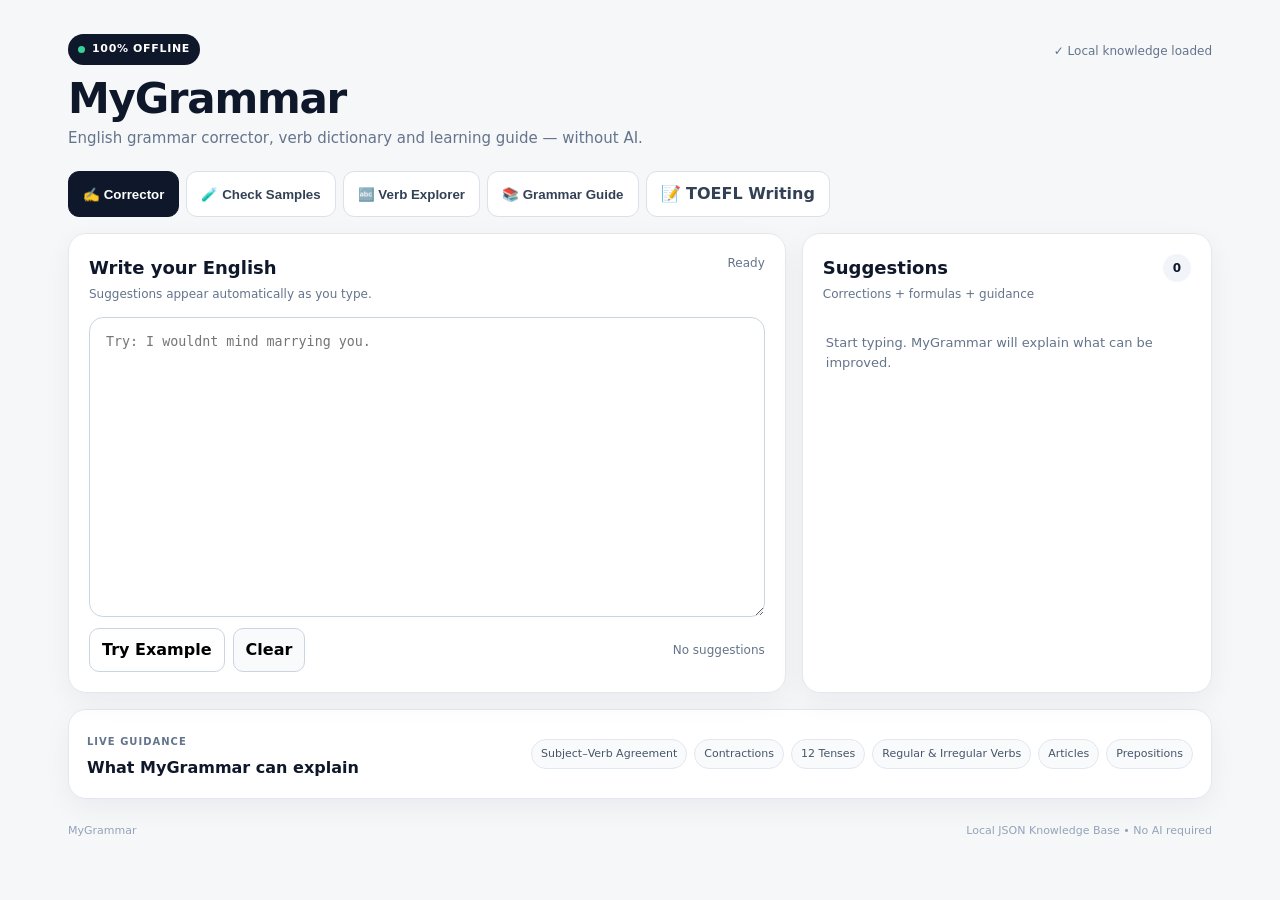
==== index.html @ 265dc456 "Add TOEFL Writing navigation button" ====
<!DOCTYPE html>
<html lang="en">
<head>
<meta charset="UTF-8">
<meta name="viewport" content="width=device-width,initial-scale=1.0">
<meta name="theme-color" content="#0f172a">
<meta name="description" content="Offline English grammar corrector, grammar encyclopedia and verb explorer.">
<link rel="manifest" href="manifest.json">
<title>MyGrammar — Offline English Grammar Toolkit</title>
<link rel="stylesheet" href="style.css">
</head>
<body>
<div class="shell">
  <header class="topbar">
    <div>
      <div class="brand-row"><span class="offline-dot"></span><span>100% OFFLINE</span></div>
      <h1>MyGrammar</h1>
      <p>English grammar corrector, verb dictionary and learning guide — without AI.</p>
    </div>
    <div id="kbStatus" class="kb-status">Loading local knowledge…</div>
  </header>

  <nav class="tabs" aria-label="Main">
    <button class="tab active" data-tab="corrector">✍️ Corrector</button>
    <button class="tab" data-tab="samples">🧪 Check Samples</button>
    <button class="tab" data-tab="verbs">🔤 Verb Explorer</button>
    <button class="tab" data-tab="guide">📚 Grammar Guide</button>
    <a class="tab" href="Toefl.html" style="text-decoration:none">📝 TOEFL Writing</a>
  </nav>

  <section id="tab-corrector" class="tab-panel active">
    <div class="grid-main">
      <section class="card editor-card">
        <div class="panel-title">
          <div><h2>Write your English</h2><p>Suggestions appear automatically as you type.</p></div>
          <span id="liveStatus" class="mini-status">Ready</span>
        </div>
        <textarea id="inputText" spellcheck="true" placeholder="Try: I wouldnt mind marrying you."></textarea>
        <div class="editor-footer">
          <div class="button-row">
            <button id="exampleBtn" class="btn">Try Example</button>
            <button id="clearBtn" class="btn ghost">Clear</button>
          </div>
          <div id="issueSummary" class="issue-summary">No suggestions</div>
        </div>
      </section>

      <aside class="card suggestion-card">
        <div class="panel-title compact">
          <div><h2>Suggestions</h2><p>Corrections + formulas + guidance</p></div>
          <span id="issueCount" class="count-badge">0</span>
        </div>
        <div id="results" class="suggestions">
          <div class="empty-state">Start typing. MyGrammar will explain what can be improved.</div>
        </div>
      </aside>
    </div>

    <div class="card quick-guide">
      <div><span class="eyebrow">LIVE GUIDANCE</span><h3>What MyGrammar can explain</h3></div>
      <div class="guide-chips">
        <span>Subject–Verb Agreement</span><span>Contractions</span><span>12 Tenses</span><span>Regular & Irregular Verbs</span><span>Articles</span><span>Prepositions</span>
      </div>
    </div>
  </section>

  <section id="tab-samples" class="tab-panel">
    <div class="section-heading"><div><span class="eyebrow">PRACTICE</span><h2>Check Sample Sentences</h2><p>Use the built-in examples to test the offline engine.</p></div></div>
    <div id="sampleList" class="sample-list"></div>
  </section>

  <section id="tab-verbs" class="tab-panel">
    <div class="section-heading"><div><span class="eyebrow">DICTIONARY</span><h2>Verb Explorer</h2><p>Search V1, V2 and V3 forms, and learn whether a verb is regular or irregular.</p></div></div>
    <div class="card dictionary-toolbar">
      <input id="verbSearch" class="search" type="search" placeholder="Search verb: go, worked, written…">
      <div class="segmented">
        <button class="verb-filter active" data-filter="all">All</button>
        <button class="verb-filter" data-filter="regular">Regular</button>
        <button class="verb-filter" data-filter="irregular">Irregular</button>
      </div>
    </div>
    <div class="card table-card">
      <div class="table-scroll"><table><thead><tr><th>V1</th><th>V2</th><th>V3</th><th>Type</th><th>Example</th></tr></thead><tbody id="verbTable"></tbody></table></div>
    </div>
  </section>

  <section id="tab-guide" class="tab-panel">
    <div class="section-heading"><div><span class="eyebrow">ENCYCLOPEDIA</span><h2>Grammar Guide</h2><p>Formula, use, signal words and examples — stored locally in JSON.</p></div></div>
    <div id="grammarGrid" class="grammar-grid"></div>
  </section>

  <footer><span>MyGrammar</span><span>Local JSON Knowledge Base • No AI required</span></footer>
</div>
<script src="app.js"></script>
</body>
</html>
---- style.css ----
:root{font-family:Inter,ui-sans-serif,system-ui,-apple-system,BlinkMacSystemFont,"Segoe UI",sans-serif;color:#0f172a;background:#f6f7f9;line-height:1.5}
*{box-sizing:border-box}body{margin:0}.shell{max-width:1180px;margin:0 auto;padding:26px 18px 36px}.topbar{display:flex;justify-content:space-between;gap:20px;align-items:flex-start;padding:8px 0 22px}.brand-row{display:inline-flex;align-items:center;gap:7px;background:#0f172a;color:#fff;font-size:11px;font-weight:800;letter-spacing:.06em;border-radius:999px;padding:7px 10px}.offline-dot{width:7px;height:7px;border-radius:50%;background:#34d399}.topbar h1{font-size:42px;line-height:1;margin:13px 0 7px;letter-spacing:-.03em}.topbar p{margin:0;color:#64748b;font-size:15px}.kb-status{font-size:12px;color:#64748b;padding:8px 0}
.tabs{display:flex;gap:7px;flex-wrap:wrap;margin-bottom:16px}.tab{border:1px solid #dbe1e8;background:#fff;color:#334155;padding:10px 14px;border-radius:11px;font-weight:800;cursor:pointer}.tab:hover{border-color:#94a3b8}.tab.active{background:#0f172a;color:#fff;border-color:#0f172a}
.tab-panel{display:none}.tab-panel.active{display:block}.grid-main{display:grid;grid-template-columns:minmax(0,1.4fr) minmax(340px,.8fr);gap:16px}.card{background:#fff;border:1px solid #e4e8ee;border-radius:18px;box-shadow:0 9px 28px rgba(15,23,42,.05)}.editor-card,.suggestion-card{padding:20px}.panel-title{display:flex;justify-content:space-between;gap:14px;align-items:flex-start}.panel-title h2{font-size:18px;margin:0}.panel-title p{font-size:12px;color:#64748b;margin:4px 0 0}.panel-title.compact{margin-bottom:12px}.mini-status{font-size:12px;color:#64748b;white-space:nowrap}.count-badge{display:grid;place-items:center;min-width:28px;height:28px;padding:0 7px;background:#f1f5f9;border-radius:999px;font-size:12px;font-weight:800}
textarea{display:block;width:100%;min-height:300px;margin-top:14px;resize:vertical;border:1px solid #cbd5e1;border-radius:14px;padding:16px;font:17px/1.65 inherit;color:#0f172a;outline:none;background:#fff}textarea:focus{border-color:#94a3b8;box-shadow:0 0 0 3px rgba(15,23,42,.06)}.editor-footer{display:flex;justify-content:space-between;gap:12px;align-items:center;margin-top:11px}.button-row{display:flex;gap:8px}.btn{border:1px solid #cbd5e1;background:#fff;border-radius:10px;padding:9px 12px;font:inherit;font-weight:800;cursor:pointer}.btn:hover{transform:translateY(-1px)}.btn.ghost{background:#f8fafc}.issue-summary{font-size:12px;color:#64748b}.suggestions{display:grid;gap:10px;max-height:490px;overflow:auto;padding-right:2px}.empty-state{padding:18px 3px;color:#64748b;font-size:13px}.suggestion{border:1px solid #e2e8f0;border-radius:13px;padding:13px;background:#fbfdff}.suggestion-head{display:flex;align-items:center;gap:8px}.severity{font-size:10px;text-transform:uppercase;letter-spacing:.06em;font-weight:900}.severity.error{color:#b91c1c}.severity.warn{color:#a16207}.suggestion h3{font-size:13px;margin:0}.comparison{margin-top:7px;font-size:14px}.wrong{color:#b91c1c;text-decoration:line-through}.correct{color:#166534;font-weight:900}.explanation{font-size:12px;color:#475569;margin-top:7px}.formula-box{margin-top:9px;padding:9px;border-radius:10px;background:#f8fafc;border:1px solid #eef2f7}.formula-label{font-size:9px;letter-spacing:.07em;text-transform:uppercase;font-weight:900;color:#64748b}.formula{font-family:ui-monospace,SFMono-Regular,Menlo,monospace;font-size:12px;margin-top:3px}.suggestion-actions{display:flex;gap:7px;margin-top:10px}.suggestion-actions button{border:1px solid #cbd5e1;background:#fff;border-radius:8px;padding:7px 10px;font-size:11px;font-weight:800;cursor:pointer}.suggestion-actions .apply{background:#0f172a;color:#fff;border-color:#0f172a}
.quick-guide{margin-top:16px;padding:18px;display:flex;justify-content:space-between;gap:20px;align-items:center}.eyebrow{font-size:10px;letter-spacing:.1em;text-transform:uppercase;font-weight:900;color:#64748b}.quick-guide h3{margin:4px 0 0;font-size:16px}.guide-chips{display:flex;flex-wrap:wrap;gap:7px;justify-content:flex-end}.guide-chips span{font-size:11px;border:1px solid #e2e8f0;border-radius:999px;padding:6px 9px;color:#475569;background:#f8fafc}
.section-heading{padding:8px 2px 14px}.section-heading h2{font-size:26px;margin:4px 0}.section-heading p{margin:0;color:#64748b}.sample-list{display:grid;gap:11px}.sample{display:grid;grid-template-columns:1fr auto;gap:14px;align-items:center;padding:16px;background:#fff;border:1px solid #e4e8ee;border-radius:15px}.sample h3{font-size:14px;margin:0 0 5px}.sample p{font-size:13px;color:#475569;margin:0}.sample-bad{font-family:ui-monospace,monospace;color:#b91c1c}.sample-good{font-family:ui-monospace,monospace;color:#166534}.sample button{border:0;background:#0f172a;color:#fff;padding:9px 11px;border-radius:9px;font-weight:800;cursor:pointer}
.dictionary-toolbar{padding:13px;display:flex;gap:10px;justify-content:space-between;align-items:center;margin-bottom:12px}.search{flex:1;min-width:0;border:1px solid #cbd5e1;border-radius:10px;padding:10px 12px;font:inherit;outline:none}.segmented{display:flex;gap:5px}.verb-filter{border:1px solid #dbe1e8;background:#fff;border-radius:9px;padding:8px 10px;font-weight:800;cursor:pointer;font-size:12px}.verb-filter.active{background:#0f172a;color:#fff;border-color:#0f172a}.table-card{overflow:hidden}.table-scroll{overflow:auto}table{width:100%;border-collapse:collapse;font-size:13px}th,td{text-align:left;padding:11px 13px;border-bottom:1px solid #eef2f7;white-space:nowrap}th{font-size:10px;text-transform:uppercase;letter-spacing:.07em;color:#64748b;background:#f8fafc}td.type{font-weight:800}.type.regular{color:#0369a1}.type.irregular{color:#9333ea}
.grammar-grid{display:grid;grid-template-columns:repeat(2,minmax(0,1fr));gap:12px}.grammar-card{padding:16px;background:#fff;border:1px solid #e4e8ee;border-radius:15px}.grammar-card h3{margin:5px 0;font-size:16px}.grammar-formula{font-family:ui-monospace,SFMono-Regular,Menlo,monospace;background:#f8fafc;border:1px solid #eef2f7;border-radius:9px;padding:9px;font-size:12px}.grammar-card p{font-size:12px;color:#475569}.signal-list{display:flex;flex-wrap:wrap;gap:5px}.signal-list span{font-size:10px;border-radius:999px;background:#f1f5f9;padding:4px 7px;color:#475569}footer{display:flex;justify-content:space-between;margin-top:24px;color:#94a3b8;font-size:11px}
@media(max-width:900px){.grid-main{grid-template-columns:1fr}.suggestions{max-height:none}.quick-guide{display:block}.guide-chips{justify-content:flex-start;margin-top:12px}.grammar-grid{grid-template-columns:1fr}}@media(max-width:600px){.shell{padding:18px 12px 30px}.topbar{display:block}.kb-status{padding-top:12px}.topbar h1{font-size:35px}.tabs{overflow:auto;flex-wrap:nowrap}.tab{white-space:nowrap}.editor-footer{display:block}.issue-summary{margin-top:8px}.dictionary-toolbar{display:block}.segmented{margin-top:8px}.sample{grid-template-columns:1fr}.sample button{width:max-content}}
.example-box{margin-top:10px;padding:10px;border:1px solid #eef2f7;border-radius:10px;background:#fff}.example-line{display:flex;gap:8px;align-items:flex-start;padding:5px 0;font-size:12px;color:#334155}.example-label{min-width:62px;font-size:9px;text-transform:uppercase;letter-spacing:.05em;font-weight:900;color:#64748b}
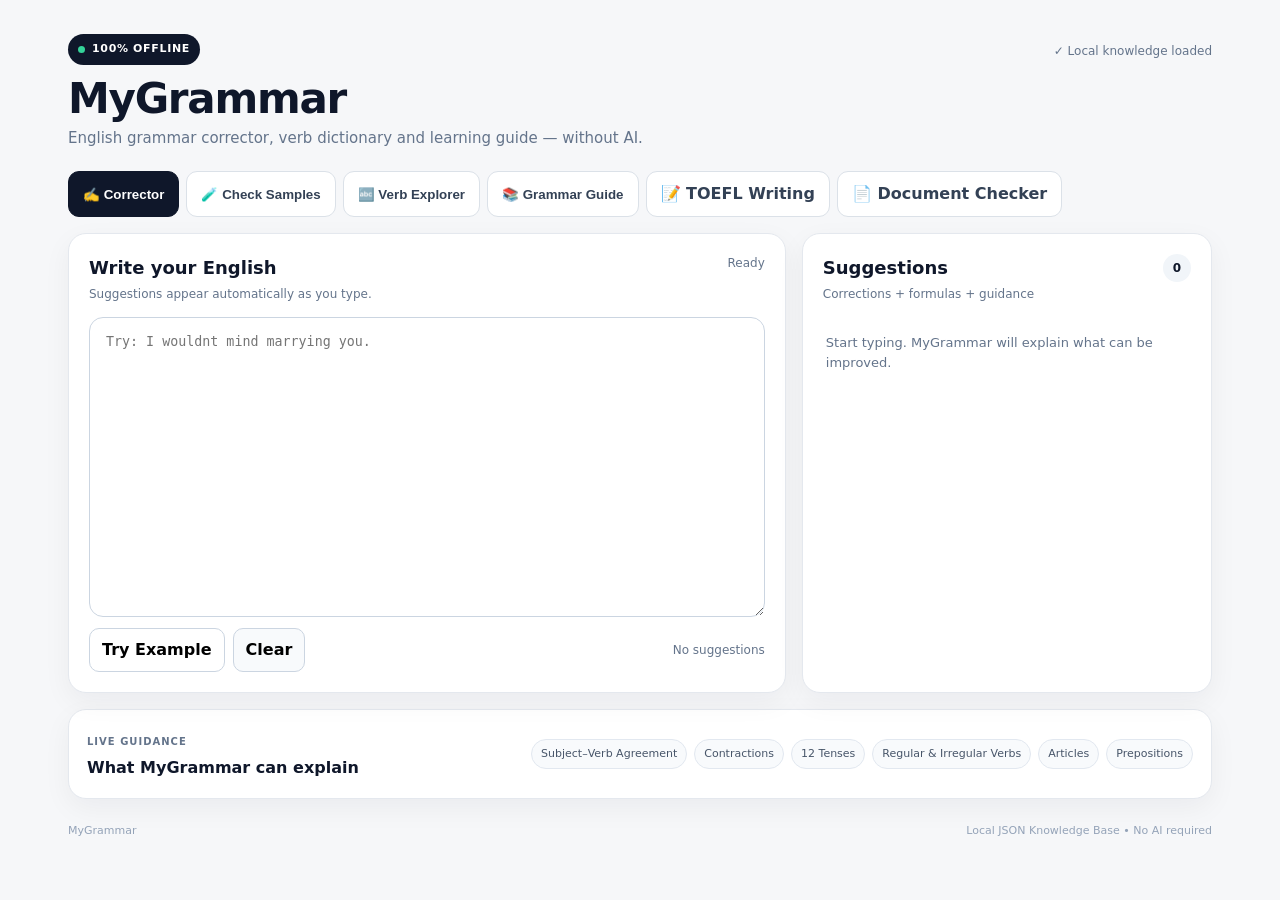
==== commit b31c9f20: "Add Document Checker navigation" ====
--- a/index.html
+++ b/index.html
@@ -26,6 +26,7 @@
     <button class="tab" data-tab="verbs">🔤 Verb Explorer</button>
     <button class="tab" data-tab="guide">📚 Grammar Guide</button>
     <a class="tab" href="Toefl.html" style="text-decoration:none">📝 TOEFL Writing</a>
+    <a class="tab" href="Document.html" style="text-decoration:none">📄 Document Checker</a>
   </nav>
 
   <section id="tab-corrector" class="tab-panel active">
--- a/style.css
+++ b/style.css
@@ -8,4 +8,4 @@
 .dictionary-toolbar{padding:13px;display:flex;gap:10px;justify-content:space-between;align-items:center;margin-bottom:12px}.search{flex:1;min-width:0;border:1px solid #cbd5e1;border-radius:10px;padding:10px 12px;font:inherit;outline:none}.segmented{display:flex;gap:5px}.verb-filter{border:1px solid #dbe1e8;background:#fff;border-radius:9px;padding:8px 10px;font-weight:800;cursor:pointer;font-size:12px}.verb-filter.active{background:#0f172a;color:#fff;border-color:#0f172a}.table-card{overflow:hidden}.table-scroll{overflow:auto}table{width:100%;border-collapse:collapse;font-size:13px}th,td{text-align:left;padding:11px 13px;border-bottom:1px solid #eef2f7;white-space:nowrap}th{font-size:10px;text-transform:uppercase;letter-spacing:.07em;color:#64748b;background:#f8fafc}td.type{font-weight:800}.type.regular{color:#0369a1}.type.irregular{color:#9333ea}
 .grammar-grid{display:grid;grid-template-columns:repeat(2,minmax(0,1fr));gap:12px}.grammar-card{padding:16px;background:#fff;border:1px solid #e4e8ee;border-radius:15px}.grammar-card h3{margin:5px 0;font-size:16px}.grammar-formula{font-family:ui-monospace,SFMono-Regular,Menlo,monospace;background:#f8fafc;border:1px solid #eef2f7;border-radius:9px;padding:9px;font-size:12px}.grammar-card p{font-size:12px;color:#475569}.signal-list{display:flex;flex-wrap:wrap;gap:5px}.signal-list span{font-size:10px;border-radius:999px;background:#f1f5f9;padding:4px 7px;color:#475569}footer{display:flex;justify-content:space-between;margin-top:24px;color:#94a3b8;font-size:11px}
 @media(max-width:900px){.grid-main{grid-template-columns:1fr}.suggestions{max-height:none}.quick-guide{display:block}.guide-chips{justify-content:flex-start;margin-top:12px}.grammar-grid{grid-template-columns:1fr}}@media(max-width:600px){.shell{padding:18px 12px 30px}.topbar{display:block}.kb-status{padding-top:12px}.topbar h1{font-size:35px}.tabs{overflow:auto;flex-wrap:nowrap}.tab{white-space:nowrap}.editor-footer{display:block}.issue-summary{margin-top:8px}.dictionary-toolbar{display:block}.segmented{margin-top:8px}.sample{grid-template-columns:1fr}.sample button{width:max-content}}
-.example-box{margin-top:10px;padding:10px;border:1px solid #eef2f7;border-radius:10px;background:#fff}.example-line{display:flex;gap:8px;align-items:flex-start;padding:5px 0;font-size:12px;color:#334155}.example-label{min-width:62px;font-size:9px;text-transform:uppercase;letter-spacing:.05em;font-weight:900;color:#64748b}+.example-box{margin-top:10px;padding:10px;border:1px solid #eef2f7;border-radius:10px;background:#fff}.example-line{display:flex;gap:8px;align-items:flex-start;padding:5px 0;font-size:12px;color:#334155}.example-label{min-width:62px;font-size:9px;text-transform:uppercase;letter-spacing:.05em;font-weight:900;color:#64748b}.example-line.positive span:last-child{color:#166534}.example-line.negative span:last-child{color:#b91c1c}.example-line.question span:last-child{color:#1d4ed8}.example-line.positive,.example-line.negative,.example-line.question{border-radius:7px;padding:6px 7px;margin-top:2px}.example-line.positive{background:#f0fdf4}.example-line.negative{background:#fef2f2}.example-line.question{background:#eff6ff}.source-note{font-size:10px;color:#64748b;margin-top:6px}
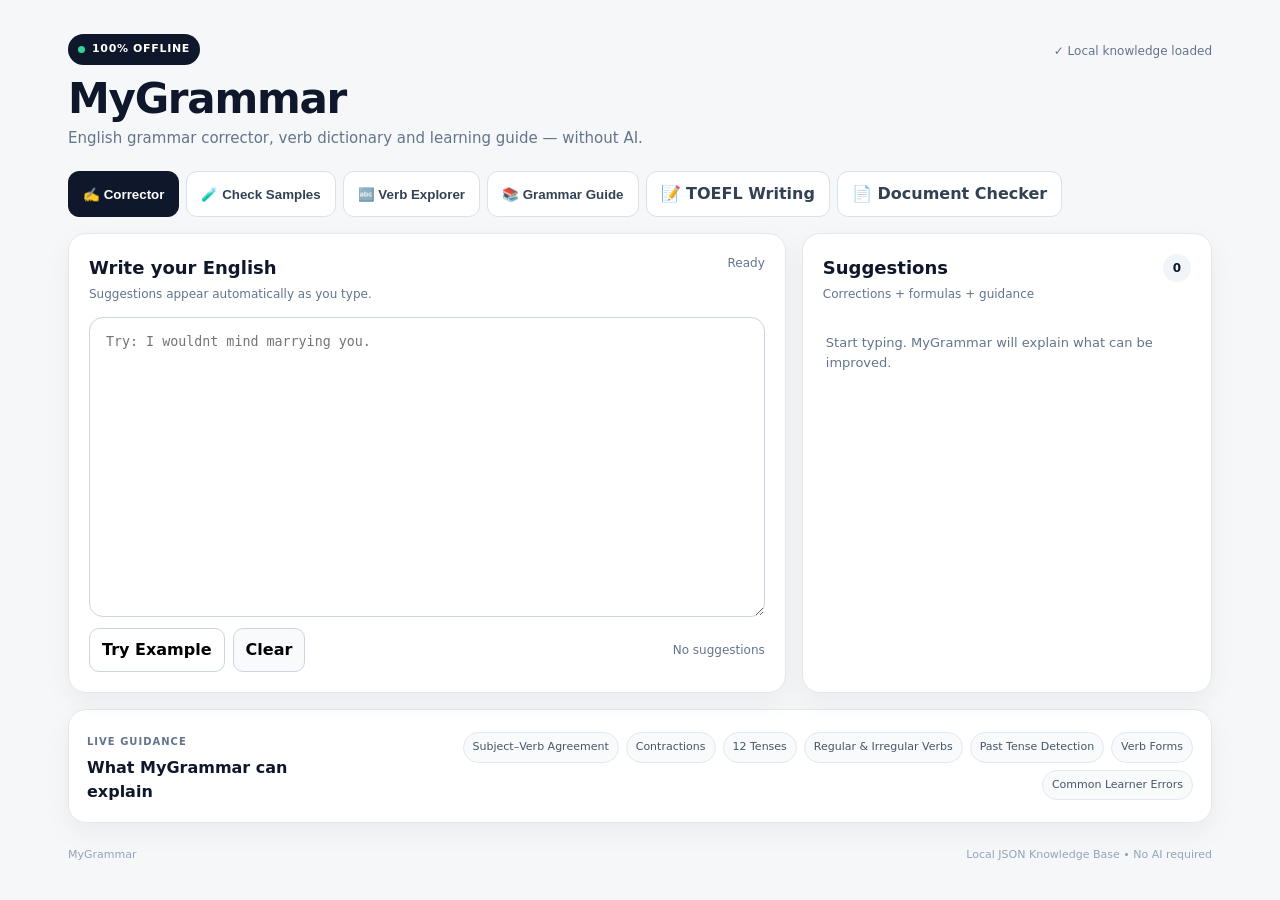
==== commit 64889c1d: "Align Corrector guidance chips with implemented rules" ====
--- a/index.html
+++ b/index.html
@@ -60,7 +60,7 @@
     <div class="card quick-guide">
       <div><span class="eyebrow">LIVE GUIDANCE</span><h3>What MyGrammar can explain</h3></div>
       <div class="guide-chips">
-        <span>Subject–Verb Agreement</span><span>Contractions</span><span>12 Tenses</span><span>Regular & Irregular Verbs</span><span>Articles</span><span>Prepositions</span>
+        <span>Subject–Verb Agreement</span><span>Contractions</span><span>12 Tenses</span><span>Regular & Irregular Verbs</span><span>Past Tense Detection</span><span>Verb Forms</span><span>Common Learner Errors</span>
       </div>
     </div>
   </section>
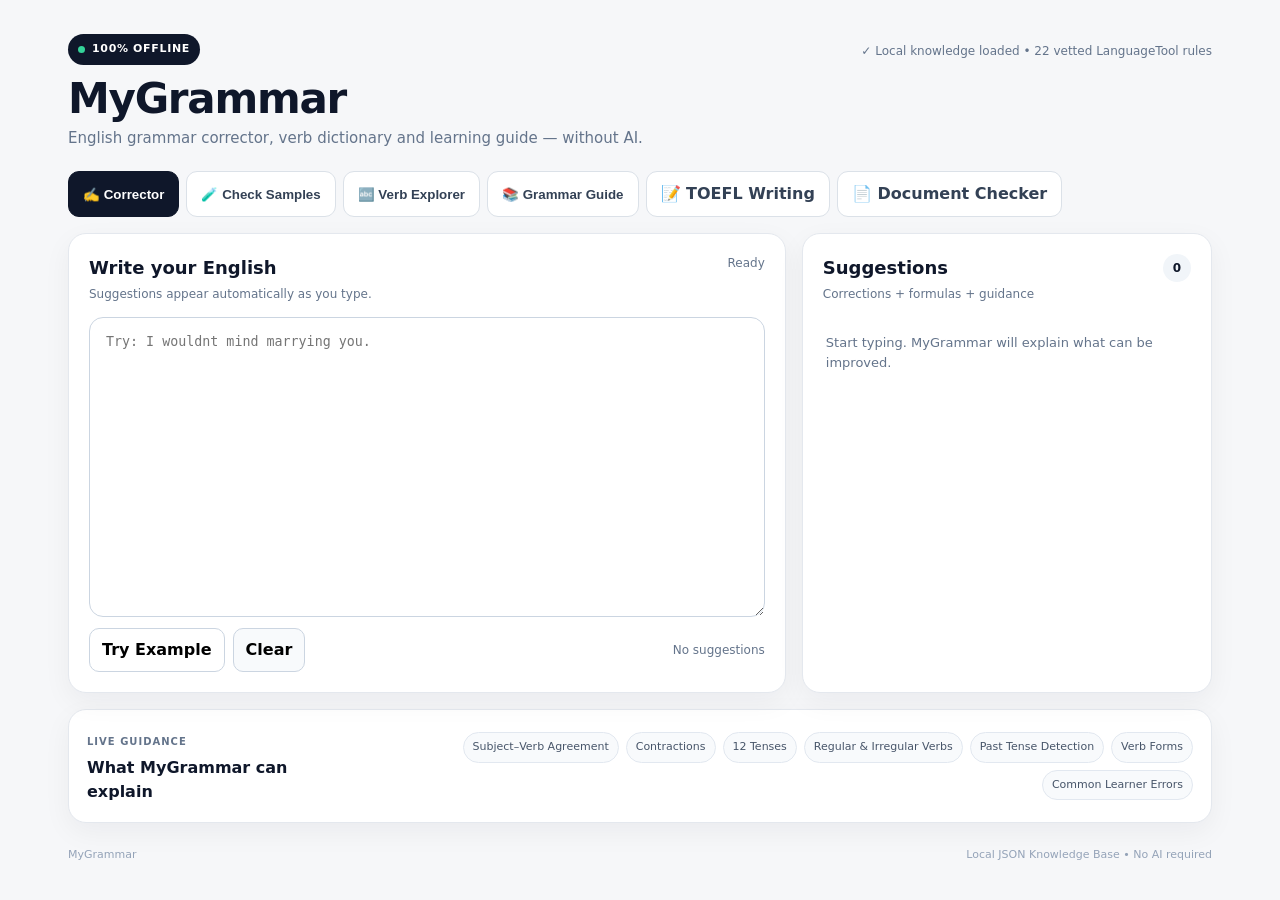
==== commit 59c75dc6: "refactor: load shared grammar engine" ====
--- a/index.html
+++ b/index.html
@@ -92,6 +92,7 @@
 
   <footer><span>MyGrammar</span><span>Local JSON Knowledge Base • No AI required</span></footer>
 </div>
+<script src="grammar-engine.js"></script>
 <script src="app.js"></script>
 </body>
 </html>
--- a/style.css
+++ b/style.css
@@ -8,4 +8,12 @@
 .dictionary-toolbar{padding:13px;display:flex;gap:10px;justify-content:space-between;align-items:center;margin-bottom:12px}.search{flex:1;min-width:0;border:1px solid #cbd5e1;border-radius:10px;padding:10px 12px;font:inherit;outline:none}.segmented{display:flex;gap:5px}.verb-filter{border:1px solid #dbe1e8;background:#fff;border-radius:9px;padding:8px 10px;font-weight:800;cursor:pointer;font-size:12px}.verb-filter.active{background:#0f172a;color:#fff;border-color:#0f172a}.table-card{overflow:hidden}.table-scroll{overflow:auto}table{width:100%;border-collapse:collapse;font-size:13px}th,td{text-align:left;padding:11px 13px;border-bottom:1px solid #eef2f7;white-space:nowrap}th{font-size:10px;text-transform:uppercase;letter-spacing:.07em;color:#64748b;background:#f8fafc}td.type{font-weight:800}.type.regular{color:#0369a1}.type.irregular{color:#9333ea}
 .grammar-grid{display:grid;grid-template-columns:repeat(2,minmax(0,1fr));gap:12px}.grammar-card{padding:16px;background:#fff;border:1px solid #e4e8ee;border-radius:15px}.grammar-card h3{margin:5px 0;font-size:16px}.grammar-formula{font-family:ui-monospace,SFMono-Regular,Menlo,monospace;background:#f8fafc;border:1px solid #eef2f7;border-radius:9px;padding:9px;font-size:12px}.grammar-card p{font-size:12px;color:#475569}.signal-list{display:flex;flex-wrap:wrap;gap:5px}.signal-list span{font-size:10px;border-radius:999px;background:#f1f5f9;padding:4px 7px;color:#475569}footer{display:flex;justify-content:space-between;margin-top:24px;color:#94a3b8;font-size:11px}
 @media(max-width:900px){.grid-main{grid-template-columns:1fr}.suggestions{max-height:none}.quick-guide{display:block}.guide-chips{justify-content:flex-start;margin-top:12px}.grammar-grid{grid-template-columns:1fr}}@media(max-width:600px){.shell{padding:18px 12px 30px}.topbar{display:block}.kb-status{padding-top:12px}.topbar h1{font-size:35px}.tabs{overflow:auto;flex-wrap:nowrap}.tab{white-space:nowrap}.editor-footer{display:block}.issue-summary{margin-top:8px}.dictionary-toolbar{display:block}.segmented{margin-top:8px}.sample{grid-template-columns:1fr}.sample button{width:max-content}}
-.example-box{margin-top:10px;padding:10px;border:1px solid #eef2f7;border-radius:10px;background:#fff}.example-line{display:flex;gap:8px;align-items:flex-start;padding:5px 0;font-size:12px;color:#334155}.example-label{min-width:62px;font-size:9px;text-transform:uppercase;letter-spacing:.05em;font-weight:900;color:#64748b}.example-line.positive span:last-child{color:#166534}.example-line.negative span:last-child{color:#b91c1c}.example-line.question span:last-child{color:#1d4ed8}.example-line.positive,.example-line.negative,.example-line.question{border-radius:7px;padding:6px 7px;margin-top:2px}.example-line.positive{background:#f0fdf4}.example-line.negative{background:#fef2f2}.example-line.question{background:#eff6ff}.source-note{font-size:10px;color:#64748b;margin-top:6px}+.example-box{margin-top:10px;padding:10px;border:1px solid #eef2f7;border-radius:10px;background:#fff}.example-line{display:flex;gap:8px;align-items:flex-start;padding:5px 0;font-size:12px;color:#334155}.example-label{min-width:62px;font-size:9px;text-transform:uppercase;letter-spacing:.05em;font-weight:900;color:#64748b}.example-line.positive span:last-child{color:#166534}.example-line.negative span:last-child{color:#b91c1c}.example-line.question span:last-child{color:#1d4ed8}.example-line.positive,.example-line.negative,.example-line.question{border-radius:7px;padding:6px 7px;margin-top:2px}.example-line.positive{background:#f0fdf4}.example-line.negative{background:#fef2f2}.example-line.question{background:#eff6ff}.source-note{font-size:10px;color:#64748b;margin-top:6px}
+.reasoning-panel{margin-top:10px;border:1px solid #e2e8f0;border-radius:10px;background:#f8fafc;overflow:hidden}
+.reasoning-panel summary{cursor:pointer;padding:9px 10px;font-size:11px;font-weight:900;color:#334155;list-style:none}
+.reasoning-panel summary::-webkit-details-marker{display:none}
+.reasoning-panel summary::after{content:'+';float:right;color:#94a3b8}
+.reasoning-panel[open] summary::after{content:'−'}
+.reasoning-steps{list-style:none;margin:0;padding:0 10px 10px;display:grid;gap:7px}
+.reasoning-steps li{display:flex;gap:8px;align-items:flex-start;font-size:11px;color:#475569;line-height:1.45}
+.reasoning-number{display:grid;place-items:center;flex:0 0 19px;height:19px;border-radius:50%;background:#e2e8f0;color:#334155;font-size:9px;font-weight:900}
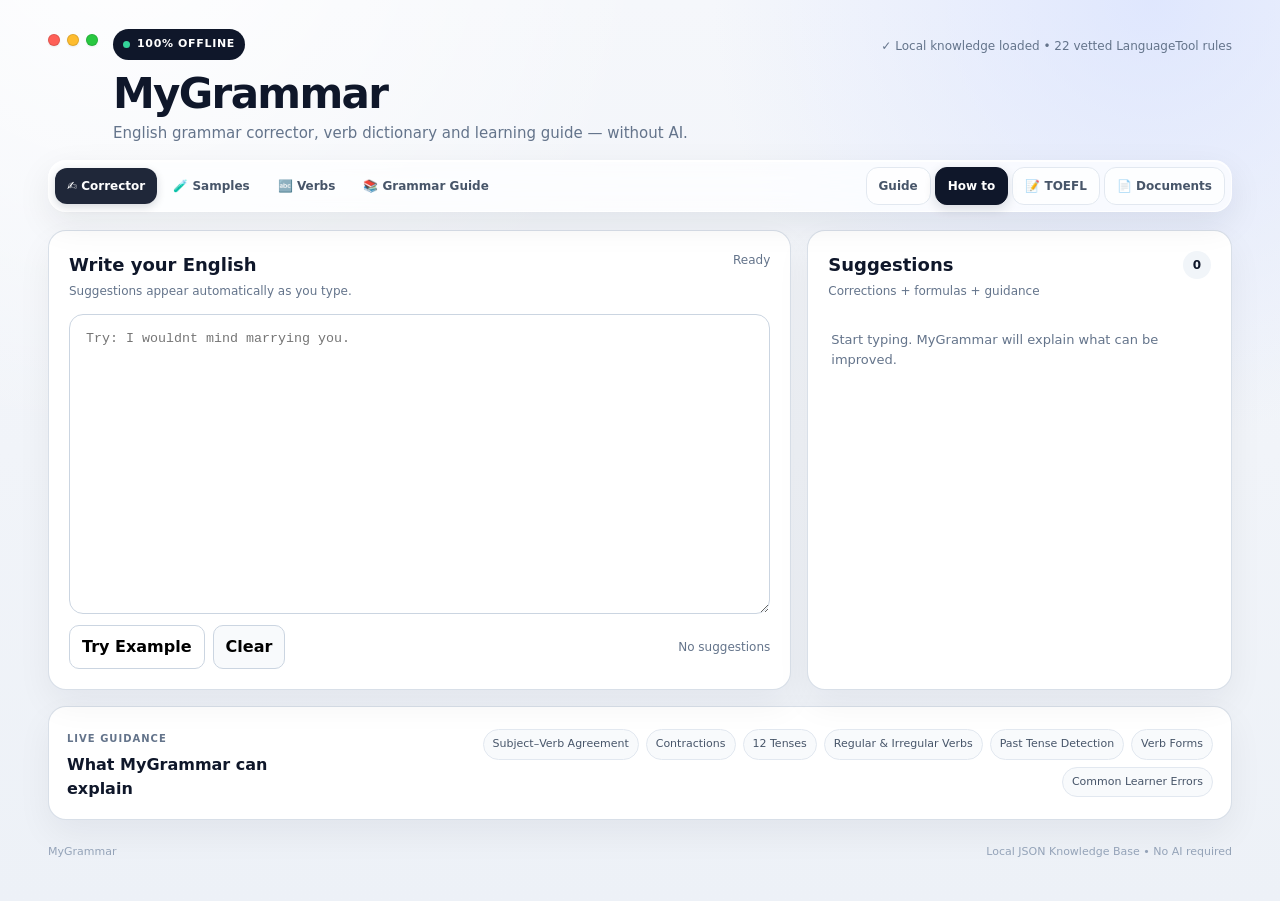
==== commit 980060e8: "feat: add macOS-style landing navigation and how-to modal" ====
--- a/index.html
+++ b/index.html
@@ -12,21 +12,32 @@
 <body>
 <div class="shell">
   <header class="topbar">
-    <div>
-      <div class="brand-row"><span class="offline-dot"></span><span>100% OFFLINE</span></div>
-      <h1>MyGrammar</h1>
-      <p>English grammar corrector, verb dictionary and learning guide — without AI.</p>
+    <div class="mac-window-brand">
+      <div class="traffic-lights" aria-hidden="true">
+        <span class="traffic red"></span><span class="traffic yellow"></span><span class="traffic green"></span>
+      </div>
+      <div class="brand-copy">
+        <div class="brand-row"><span class="offline-dot"></span><span>100% OFFLINE</span></div>
+        <h1>MyGrammar</h1>
+        <p>English grammar corrector, verb dictionary and learning guide — without AI.</p>
+      </div>
     </div>
     <div id="kbStatus" class="kb-status">Loading local knowledge…</div>
   </header>
 
-  <nav class="tabs" aria-label="Main">
-    <button class="tab active" data-tab="corrector">✍️ Corrector</button>
-    <button class="tab" data-tab="samples">🧪 Check Samples</button>
-    <button class="tab" data-tab="verbs">🔤 Verb Explorer</button>
-    <button class="tab" data-tab="guide">📚 Grammar Guide</button>
-    <a class="tab" href="Toefl.html" style="text-decoration:none">📝 TOEFL Writing</a>
-    <a class="tab" href="Document.html" style="text-decoration:none">📄 Document Checker</a>
+  <nav class="topnav" aria-label="Main navigation">
+    <div class="nav-group nav-core">
+      <button class="nav-item active" data-tab="corrector">✍️ <span>Corrector</span></button>
+      <button class="nav-item" data-tab="samples">🧪 <span>Samples</span></button>
+      <button class="nav-item" data-tab="verbs">🔤 <span>Verbs</span></button>
+      <button class="nav-item" data-tab="guide">📚 <span>Grammar Guide</span></button>
+    </div>
+    <div class="nav-group nav-tools">
+      <button class="nav-tool" data-tab="guide">Guide</button>
+      <button class="nav-tool primary" id="howToBtn" type="button">How to</button>
+      <a class="nav-tool" href="Toefl.html">📝 TOEFL</a>
+      <a class="nav-tool" href="Document.html">📄 Documents</a>
+    </div>
   </nav>
 
   <section id="tab-corrector" class="tab-panel active">
@@ -90,6 +101,33 @@
     <div id="grammarGrid" class="grammar-grid"></div>
   </section>
 
+  <div id="howToModal" class="modal-backdrop" hidden>
+    <div class="howto-modal" role="dialog" aria-modal="true" aria-labelledby="howToTitle">
+      <div class="modal-window-bar">
+        <div class="traffic-lights" aria-hidden="true">
+          <span class="traffic red"></span><span class="traffic yellow"></span><span class="traffic green"></span>
+        </div>
+        <button id="closeHowTo" class="modal-close" type="button" aria-label="Close">×</button>
+      </div>
+      <div class="howto-content">
+        <span class="eyebrow">QUICK START</span>
+        <h2 id="howToTitle">How to use MyGrammar</h2>
+        <p class="howto-lead">Write naturally. MyGrammar checks locally and explains the grammar behind each suggestion.</p>
+        <div class="howto-grid">
+          <article><span class="howto-number">1</span><div><h3>Write</h3><p>Type or paste your English in the Corrector.</p></div></article>
+          <article><span class="howto-number">2</span><div><h3>Review</h3><p>Open a suggestion to see the correction, formula, and “Why is this wrong?” reasoning.</p></div></article>
+          <article><span class="howto-number">3</span><div><h3>Explore</h3><p>Use Verbs for V1/V2/V3 and Grammar Guide for the 12 tenses.</p></div></article>
+          <article><span class="howto-number">4</span><div><h3>Practice</h3><p>Try Samples, TOEFL Writing, or the Document Checker to go beyond one sentence.</p></div></article>
+        </div>
+        <div class="howto-note"><span>🔒</span><div><strong>Offline by design</strong><p>Your grammar checks run from the local knowledge base and bundled engine.</p></div></div>
+        <div class="howto-actions">
+          <button id="startCorrectorBtn" class="btn mac-primary" type="button">Start writing</button>
+          <button id="closeHowToSecondary" class="btn" type="button">Close</button>
+        </div>
+      </div>
+    </div>
+  </div>
+
   <footer><span>MyGrammar</span><span>Local JSON Knowledge Base • No AI required</span></footer>
 </div>
 <script src="grammar-engine.js"></script>
--- a/style.css
+++ b/style.css
@@ -1,6 +1,6 @@
-:root{font-family:Inter,ui-sans-serif,system-ui,-apple-system,BlinkMacSystemFont,"Segoe UI",sans-serif;color:#0f172a;background:#f6f7f9;line-height:1.5}
-*{box-sizing:border-box}body{margin:0}.shell{max-width:1180px;margin:0 auto;padding:26px 18px 36px}.topbar{display:flex;justify-content:space-between;gap:20px;align-items:flex-start;padding:8px 0 22px}.brand-row{display:inline-flex;align-items:center;gap:7px;background:#0f172a;color:#fff;font-size:11px;font-weight:800;letter-spacing:.06em;border-radius:999px;padding:7px 10px}.offline-dot{width:7px;height:7px;border-radius:50%;background:#34d399}.topbar h1{font-size:42px;line-height:1;margin:13px 0 7px;letter-spacing:-.03em}.topbar p{margin:0;color:#64748b;font-size:15px}.kb-status{font-size:12px;color:#64748b;padding:8px 0}
-.tabs{display:flex;gap:7px;flex-wrap:wrap;margin-bottom:16px}.tab{border:1px solid #dbe1e8;background:#fff;color:#334155;padding:10px 14px;border-radius:11px;font-weight:800;cursor:pointer}.tab:hover{border-color:#94a3b8}.tab.active{background:#0f172a;color:#fff;border-color:#0f172a}
+:root{font-family:-apple-system,BlinkMacSystemFont,"SF Pro Display","SF Pro Text",Inter,ui-sans-serif,system-ui,"Segoe UI",sans-serif;color:#0f172a;background:#eef1f6;line-height:1.5;color-scheme:light}
+*{box-sizing:border-box}body{margin:0}.shell{max-width:1220px;margin:0 auto;padding:22px 18px 40px}.topbar{display:flex;justify-content:space-between;gap:20px;align-items:flex-start;padding:7px 0 16px}.mac-window-brand{display:flex;gap:15px;align-items:flex-start}.traffic-lights{display:flex;gap:7px;padding-top:5px}.traffic{width:12px;height:12px;border-radius:50%;display:block;box-shadow:inset 0 0 0 1px rgba(0,0,0,.12),0 1px 2px rgba(15,23,42,.08)}.traffic.red{background:#ff5f57}.traffic.yellow{background:#febc2e}.traffic.green{background:#28c840}.brand-copy{min-width:0}.brand-row{display:inline-flex;align-items:center;gap:7px;background:#0f172a;color:#fff;font-size:11px;font-weight:800;letter-spacing:.06em;border-radius:999px;padding:7px 10px}.offline-dot{width:7px;height:7px;border-radius:50%;background:#34d399}.topbar h1{font-size:42px;line-height:1;margin:13px 0 7px;letter-spacing:-.04em}.topbar p{margin:0;color:#64748b;font-size:15px}.kb-status{font-size:12px;color:#64748b;padding:8px 0}
+.tabs{display:none}.topnav{position:sticky;top:12px;z-index:20;display:flex;justify-content:space-between;gap:10px;align-items:center;margin:0 0 18px;padding:6px;border:1px solid rgba(255,255,255,.8);border-radius:18px;background:rgba(255,255,255,.72);backdrop-filter:blur(22px) saturate(170%);-webkit-backdrop-filter:blur(22px) saturate(170%);box-shadow:0 12px 34px rgba(15,23,42,.08),inset 0 1px 0 rgba(255,255,255,.8)}.nav-group{display:flex;gap:4px;align-items:center}.nav-item,.nav-tool{border:0;background:transparent;color:#475569;padding:9px 12px;border-radius:12px;font:inherit;font-size:12px;font-weight:800;cursor:pointer;white-space:nowrap;transition:.18s ease}.nav-item:hover,.nav-tool:hover{background:rgba(241,245,249,.9);color:#0f172a}.nav-item.active{background:rgba(15,23,42,.93);color:#fff;box-shadow:0 3px 9px rgba(15,23,42,.16)}.nav-tool{border:1px solid #e2e8f0;background:rgba(255,255,255,.72);text-decoration:none}.nav-tool.primary{background:#0f172a;color:#fff;border-color:#0f172a;box-shadow:0 4px 12px rgba(15,23,42,.14)}
 .tab-panel{display:none}.tab-panel.active{display:block}.grid-main{display:grid;grid-template-columns:minmax(0,1.4fr) minmax(340px,.8fr);gap:16px}.card{background:#fff;border:1px solid #e4e8ee;border-radius:18px;box-shadow:0 9px 28px rgba(15,23,42,.05)}.editor-card,.suggestion-card{padding:20px}.panel-title{display:flex;justify-content:space-between;gap:14px;align-items:flex-start}.panel-title h2{font-size:18px;margin:0}.panel-title p{font-size:12px;color:#64748b;margin:4px 0 0}.panel-title.compact{margin-bottom:12px}.mini-status{font-size:12px;color:#64748b;white-space:nowrap}.count-badge{display:grid;place-items:center;min-width:28px;height:28px;padding:0 7px;background:#f1f5f9;border-radius:999px;font-size:12px;font-weight:800}
 textarea{display:block;width:100%;min-height:300px;margin-top:14px;resize:vertical;border:1px solid #cbd5e1;border-radius:14px;padding:16px;font:17px/1.65 inherit;color:#0f172a;outline:none;background:#fff}textarea:focus{border-color:#94a3b8;box-shadow:0 0 0 3px rgba(15,23,42,.06)}.editor-footer{display:flex;justify-content:space-between;gap:12px;align-items:center;margin-top:11px}.button-row{display:flex;gap:8px}.btn{border:1px solid #cbd5e1;background:#fff;border-radius:10px;padding:9px 12px;font:inherit;font-weight:800;cursor:pointer}.btn:hover{transform:translateY(-1px)}.btn.ghost{background:#f8fafc}.issue-summary{font-size:12px;color:#64748b}.suggestions{display:grid;gap:10px;max-height:490px;overflow:auto;padding-right:2px}.empty-state{padding:18px 3px;color:#64748b;font-size:13px}.suggestion{border:1px solid #e2e8f0;border-radius:13px;padding:13px;background:#fbfdff}.suggestion-head{display:flex;align-items:center;gap:8px}.severity{font-size:10px;text-transform:uppercase;letter-spacing:.06em;font-weight:900}.severity.error{color:#b91c1c}.severity.warn{color:#a16207}.suggestion h3{font-size:13px;margin:0}.comparison{margin-top:7px;font-size:14px}.wrong{color:#b91c1c;text-decoration:line-through}.correct{color:#166534;font-weight:900}.explanation{font-size:12px;color:#475569;margin-top:7px}.formula-box{margin-top:9px;padding:9px;border-radius:10px;background:#f8fafc;border:1px solid #eef2f7}.formula-label{font-size:9px;letter-spacing:.07em;text-transform:uppercase;font-weight:900;color:#64748b}.formula{font-family:ui-monospace,SFMono-Regular,Menlo,monospace;font-size:12px;margin-top:3px}.suggestion-actions{display:flex;gap:7px;margin-top:10px}.suggestion-actions button{border:1px solid #cbd5e1;background:#fff;border-radius:8px;padding:7px 10px;font-size:11px;font-weight:800;cursor:pointer}.suggestion-actions .apply{background:#0f172a;color:#fff;border-color:#0f172a}
 .quick-guide{margin-top:16px;padding:18px;display:flex;justify-content:space-between;gap:20px;align-items:center}.eyebrow{font-size:10px;letter-spacing:.1em;text-transform:uppercase;font-weight:900;color:#64748b}.quick-guide h3{margin:4px 0 0;font-size:16px}.guide-chips{display:flex;flex-wrap:wrap;gap:7px;justify-content:flex-end}.guide-chips span{font-size:11px;border:1px solid #e2e8f0;border-radius:999px;padding:6px 9px;color:#475569;background:#f8fafc}
@@ -17,3 +17,31 @@
 .reasoning-steps{list-style:none;margin:0;padding:0 10px 10px;display:grid;gap:7px}
 .reasoning-steps li{display:flex;gap:8px;align-items:flex-start;font-size:11px;color:#475569;line-height:1.45}
 .reasoning-number{display:grid;place-items:center;flex:0 0 19px;height:19px;border-radius:50%;background:#e2e8f0;color:#334155;font-size:9px;font-weight:900}
+
+body{background:
+  radial-gradient(circle at 10% -10%,rgba(255,255,255,.95),transparent 35%),
+  radial-gradient(circle at 90% 0%,rgba(214,224,255,.7),transparent 30%),
+  linear-gradient(180deg,#f5f7fb 0%,#edf1f7 100%);
+}
+.card,.sample,.grammar-card{box-shadow:0 14px 35px rgba(15,23,42,.055),inset 0 1px 0 rgba(255,255,255,.8)}
+.card{border-color:rgba(203,213,225,.75)}
+textarea,.search{background:rgba(255,255,255,.9)}
+.mac-primary{background:#0f172a!important;color:#fff;border-color:#0f172a!important;box-shadow:0 7px 15px rgba(15,23,42,.15)}
+.modal-backdrop{position:fixed;inset:0;z-index:100;display:grid;place-items:center;padding:20px;background:rgba(15,23,42,.28);backdrop-filter:blur(12px);-webkit-backdrop-filter:blur(12px)}
+.modal-backdrop[hidden]{display:none}
+.howto-modal{width:min(680px,100%);overflow:hidden;border:1px solid rgba(255,255,255,.8);border-radius:22px;background:rgba(249,250,252,.96);box-shadow:0 30px 80px rgba(15,23,42,.22),0 4px 20px rgba(15,23,42,.12)}
+.modal-window-bar{display:flex;justify-content:space-between;align-items:center;padding:11px 14px;border-bottom:1px solid rgba(226,232,240,.9);background:rgba(255,255,255,.7)}
+.modal-close{width:28px;height:28px;border:0;border-radius:50%;background:#eef2f6;color:#475569;font-size:20px;line-height:1;cursor:pointer}
+.modal-close:hover{background:#e2e8f0;color:#0f172a}
+.howto-content{padding:24px}
+.howto-content h2{font-size:30px;line-height:1.1;letter-spacing:-.03em;margin:6px 0 7px}
+.howto-lead{margin:0;color:#64748b;font-size:14px;max-width:560px}
+.howto-grid{display:grid;grid-template-columns:1fr 1fr;gap:11px;margin-top:20px}
+.howto-grid article{display:flex;gap:11px;padding:14px;border:1px solid #e2e8f0;border-radius:15px;background:rgba(255,255,255,.72)}
+.howto-grid h3{margin:1px 0 3px;font-size:13px}.howto-grid p{margin:0;font-size:11px;line-height:1.5;color:#64748b}
+.howto-number{display:grid;place-items:center;flex:0 0 28px;height:28px;border-radius:9px;background:#0f172a;color:#fff;font-size:12px;font-weight:900}
+.howto-note{display:flex;gap:10px;margin-top:14px;padding:13px 14px;border-radius:14px;background:#eef2ff;border:1px solid #dbeafe;color:#334155}
+.howto-note span{font-size:18px}.howto-note strong{font-size:12px}.howto-note p{margin:2px 0 0;font-size:11px;color:#64748b}
+.howto-actions{display:flex;justify-content:flex-end;gap:8px;margin-top:18px}
+@media(max-width:760px){.topnav{overflow:auto;justify-content:flex-start}.nav-tools{margin-left:auto}.nav-item span{display:none}.howto-grid{grid-template-columns:1fr}.howto-content{padding:20px}.howto-content h2{font-size:26px}}
+@media(max-width:600px){.shell{padding:16px 10px 28px}.mac-window-brand{gap:10px}.traffic-lights{display:none}.topbar h1{font-size:34px}.topnav{top:8px;border-radius:15px}.nav-tool{padding:9px 10px}.kb-status{font-size:11px}}
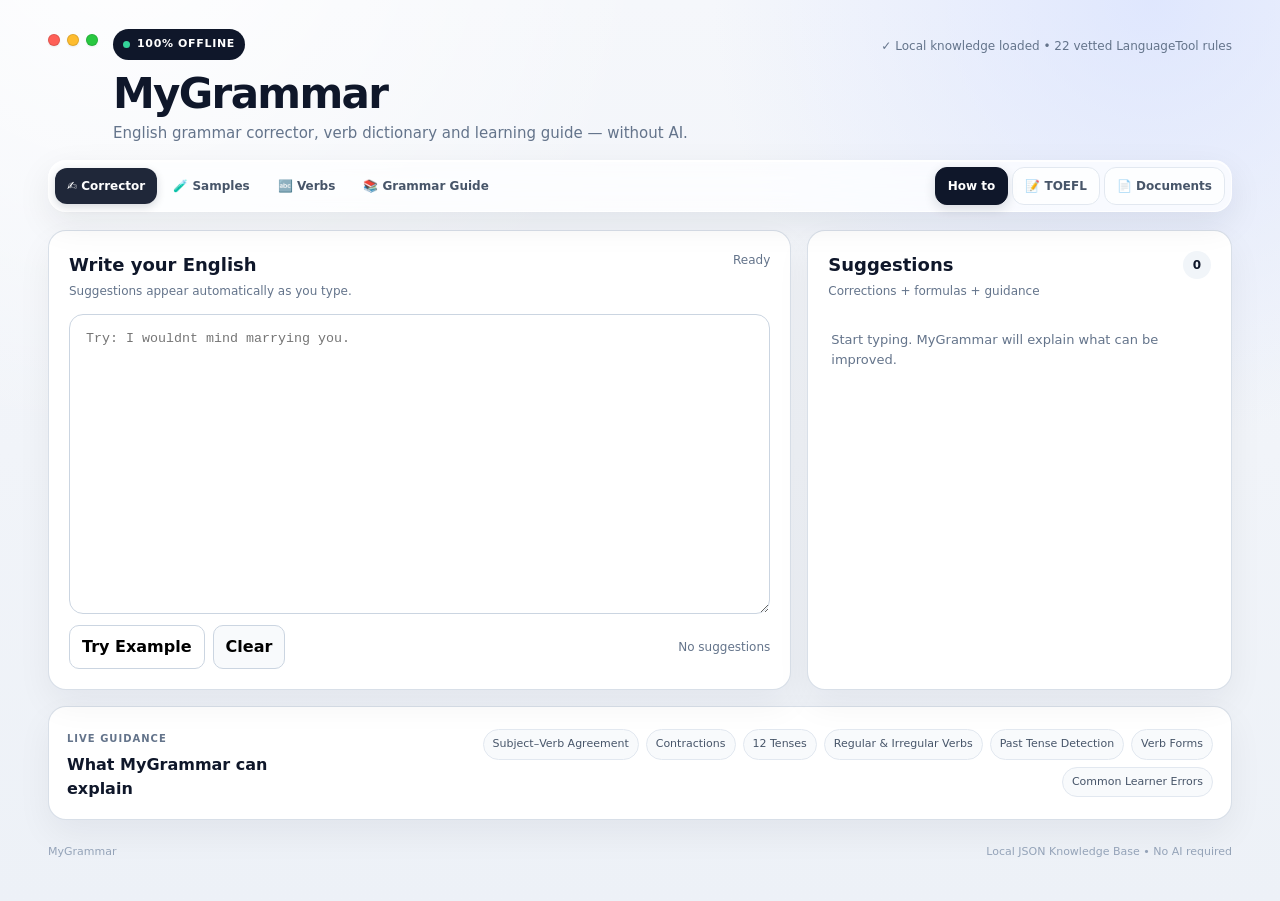
==== commit c042bd77: "refactor: remove redundant guide nav button" ====
--- a/index.html
+++ b/index.html
@@ -33,7 +33,6 @@
       <button class="nav-item" data-tab="guide">📚 <span>Grammar Guide</span></button>
     </div>
     <div class="nav-group nav-tools">
-      <button class="nav-tool" data-tab="guide">Guide</button>
       <button class="nav-tool primary" id="howToBtn" type="button">How to</button>
       <a class="nav-tool" href="Toefl.html">📝 TOEFL</a>
       <a class="nav-tool" href="Document.html">📄 Documents</a>
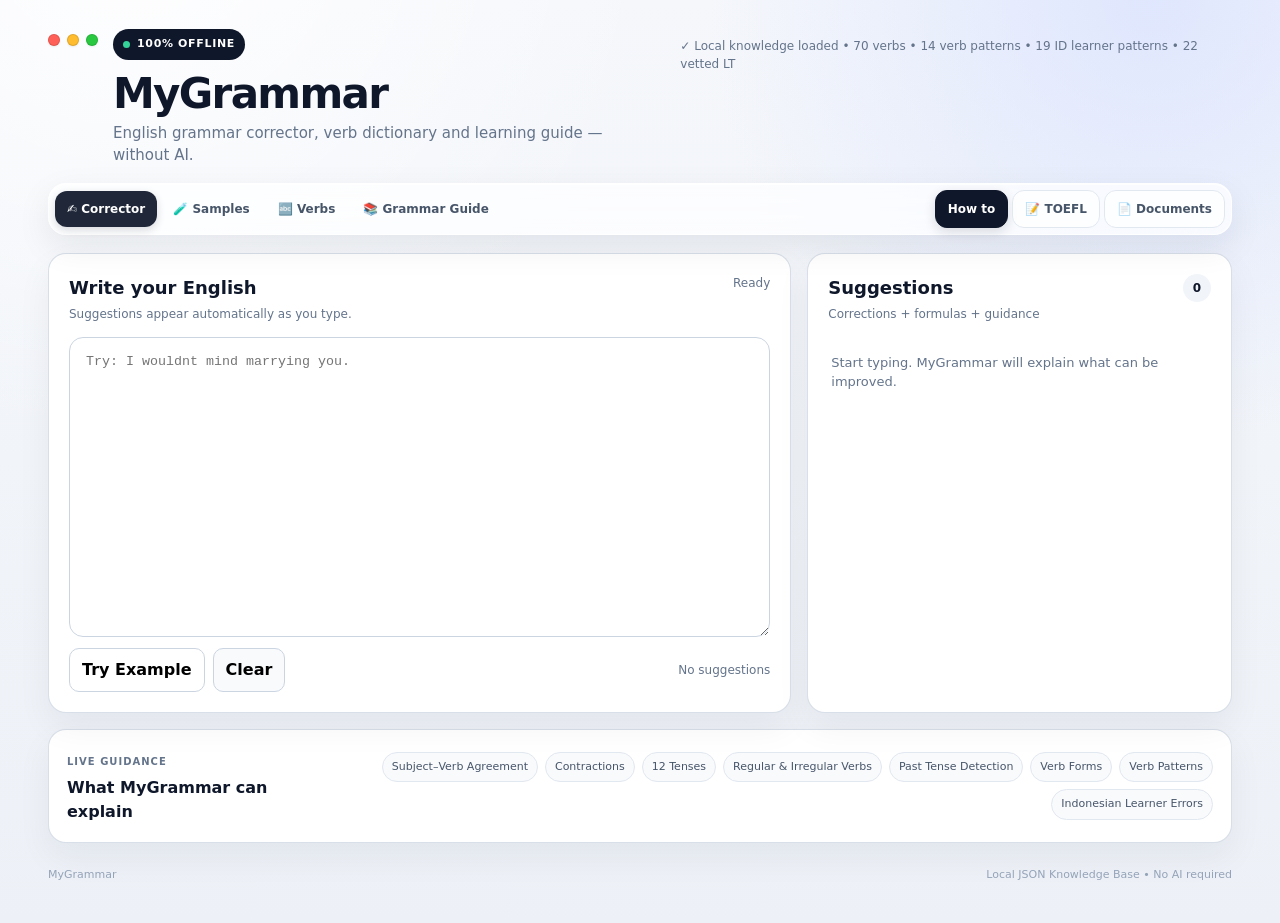
==== commit e3ebe75e: "feat: add verb patterns and Indonesian learner errors" ====
--- a/index.html
+++ b/index.html
@@ -70,7 +70,7 @@
     <div class="card quick-guide">
       <div><span class="eyebrow">LIVE GUIDANCE</span><h3>What MyGrammar can explain</h3></div>
       <div class="guide-chips">
-        <span>Subject–Verb Agreement</span><span>Contractions</span><span>12 Tenses</span><span>Regular & Irregular Verbs</span><span>Past Tense Detection</span><span>Verb Forms</span><span>Common Learner Errors</span>
+        <span>Subject–Verb Agreement</span><span>Contractions</span><span>12 Tenses</span><span>Regular & Irregular Verbs</span><span>Past Tense Detection</span><span>Verb Forms</span><span>Verb Patterns</span><span>Indonesian Learner Errors</span>
       </div>
     </div>
   </section>
@@ -91,7 +91,7 @@
       </div>
     </div>
     <div class="card table-card">
-      <div class="table-scroll"><table><thead><tr><th>V1</th><th>V2</th><th>V3</th><th>Type</th><th>Example</th></tr></thead><tbody id="verbTable"></tbody></table></div>
+      <div class="table-scroll"><table><thead><tr><th>V1</th><th>V2</th><th>V3</th><th>Type</th><th>Example</th><th>Patterns</th></tr></thead><tbody id="verbTable"></tbody></table></div>
     </div>
   </section>
 
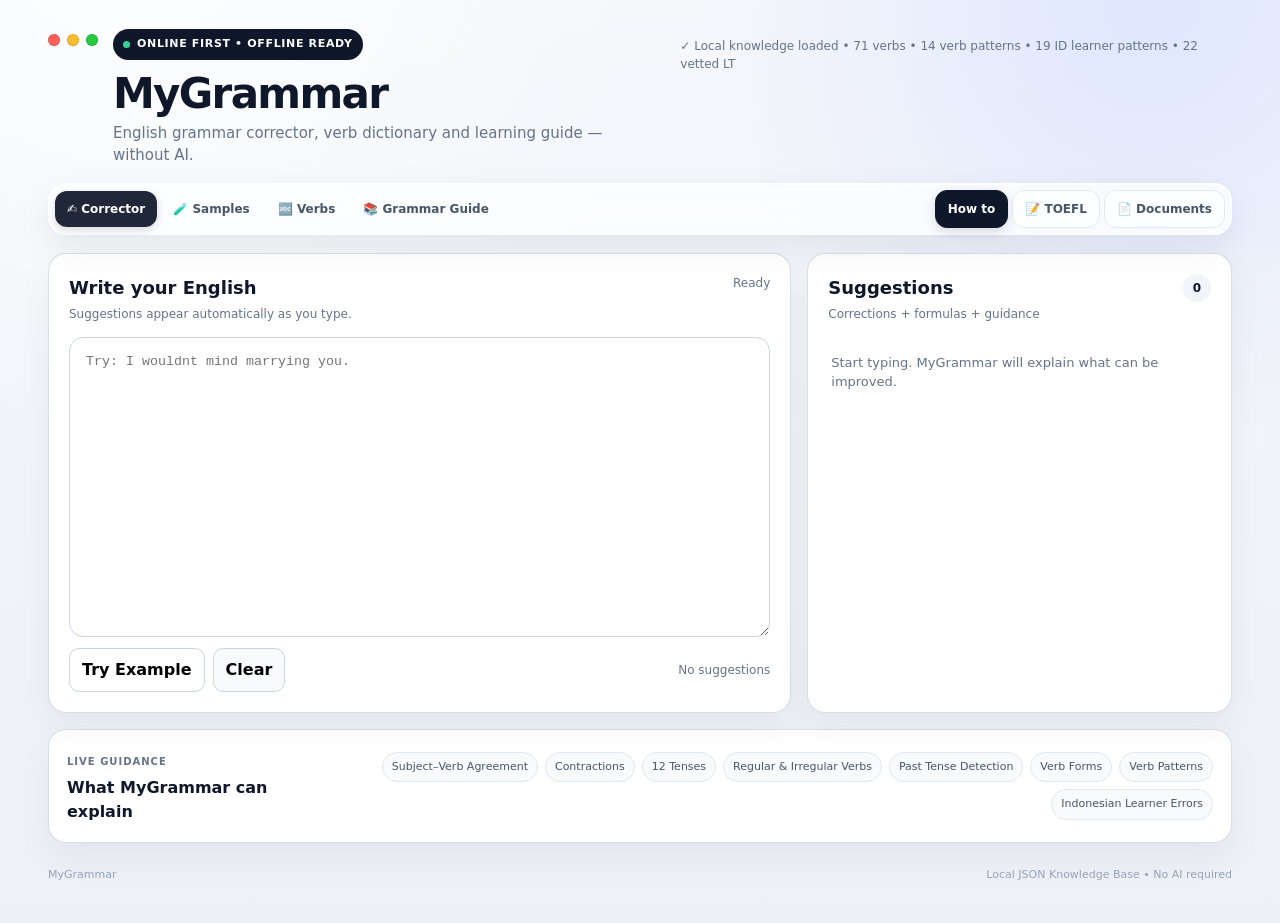
==== commit 8b6f3674: "chore: switch to online-first offline-fallback caching" ====
--- a/index.html
+++ b/index.html
@@ -4,7 +4,7 @@
 <meta charset="UTF-8">
 <meta name="viewport" content="width=device-width,initial-scale=1.0">
 <meta name="theme-color" content="#0f172a">
-<meta name="description" content="Offline English grammar corrector, grammar encyclopedia and verb explorer.">
+<meta name="description" content="Online-first English grammar corrector, grammar encyclopedia, writing tools and verb explorer with offline fallback.">
 <link rel="manifest" href="manifest.json">
 <title>MyGrammar — Offline English Grammar Toolkit</title>
 <link rel="stylesheet" href="style.css">
@@ -17,7 +17,7 @@
         <span class="traffic red"></span><span class="traffic yellow"></span><span class="traffic green"></span>
       </div>
       <div class="brand-copy">
-        <div class="brand-row"><span class="offline-dot"></span><span>100% OFFLINE</span></div>
+        <div class="brand-row"><span class="offline-dot"></span><span>ONLINE FIRST • OFFLINE READY</span></div>
         <h1>MyGrammar</h1>
         <p>English grammar corrector, verb dictionary and learning guide — without AI.</p>
       </div>
@@ -76,7 +76,7 @@
   </section>
 
   <section id="tab-samples" class="tab-panel">
-    <div class="section-heading"><div><span class="eyebrow">PRACTICE</span><h2>Check Sample Sentences</h2><p>Use the built-in examples to test the offline engine.</p></div></div>
+    <div class="section-heading"><div><span class="eyebrow">PRACTICE</span><h2>Check Sample Sentences</h2><p>Use the built-in examples to test the local grammar engine, with offline fallback.</p></div></div>
     <div id="sampleList" class="sample-list"></div>
   </section>
 
@@ -118,7 +118,7 @@
           <article><span class="howto-number">3</span><div><h3>Explore</h3><p>Use Verbs for V1/V2/V3 and Grammar Guide for the 12 tenses.</p></div></article>
           <article><span class="howto-number">4</span><div><h3>Practice</h3><p>Try Samples, TOEFL Writing, or the Document Checker to go beyond one sentence.</p></div></article>
         </div>
-        <div class="howto-note"><span>🔒</span><div><strong>Offline by design</strong><p>Your grammar checks run from the local knowledge base and bundled engine.</p></div></div>
+        <div class="howto-note"><span>🔒</span><div><strong>Online first, offline second</strong><p>When online, MyGrammar can receive the latest app and knowledge-base updates. When offline, it falls back to the locally cached engine and data.</p></div></div>
         <div class="howto-actions">
           <button id="startCorrectorBtn" class="btn mac-primary" type="button">Start writing</button>
           <button id="closeHowToSecondary" class="btn" type="button">Close</button>
